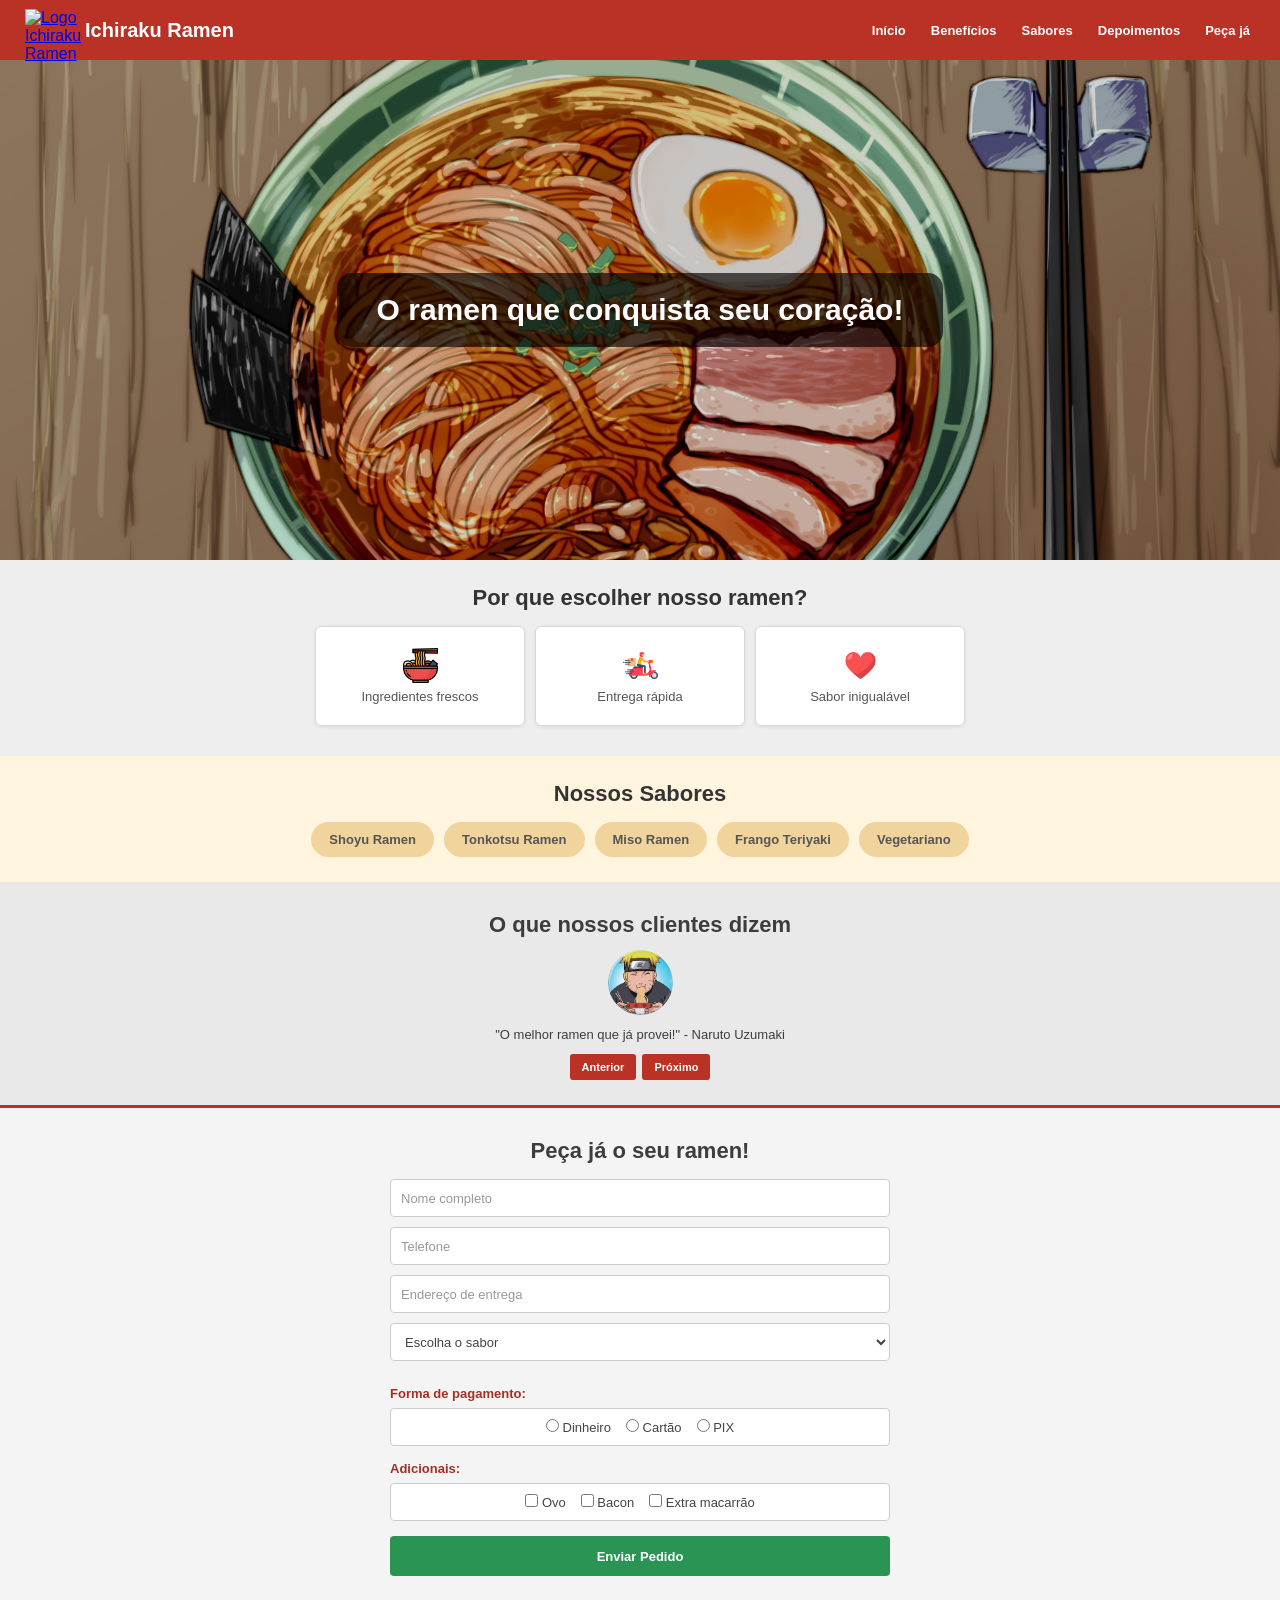
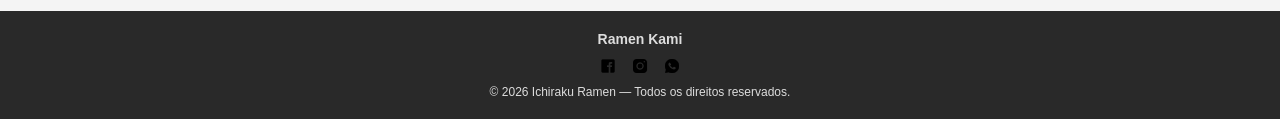
==== index.html @ 6a5758d8 "projeto Site Ramen" ====
<!DOCTYPE html>
<html lang="pt-br">

<head>
    <meta charset="UTF-8">
    <meta name="viewport" content="width=device-width, initial-scale=1.0">

    <link rel="stylesheet" href="style.css">

    <script src="script.js" defer></script>

    <title>Ichiraku Ramen</title>
</head>

<body>

    <header>

        <a href="#inicio" class="logo">
            <img src="assets/img/Logo.png" alt="Logo Ichiraku Ramen">
        </a>

        <div class="nome-site">
            Ichiraku Ramen
        </div>

        <nav>
            <ul>
                <li><a href="#inicio">Início</a></li>
                <li><a href="#beneficios">Benefícios</a></li>
                <li><a href="#sabores">Sabores</a></li>
                <li><a href="#depoimentos">Depoimentos</a></li>
                <li><a href="#formulario">Peça já</a></li>
            </ul>
        </nav>

    </header>

    <section id="inicio">

        <div class="banner-texto">
            O ramen que conquista seu coração!
        </div>

    </section>

    <section id="beneficios">

        <h2>Por que escolher nosso ramen?</h2>

        <div class="beneficios-container">

            <div class="beneficio">
                <img src="assets/icons/ramen.png" alt="Ingredientes frescos">
                <h3>Ingredientes frescos</h3>
            </div>

            <div class="beneficio">
                <img src="assets/icons/fast-shipping.png" alt="Entrega rápida">
                <h3>Entrega rápida</h3>
            </div>

            <div class="beneficio">
                <img src="assets/icons/heart.png" alt="Sabor inigualável">
                <h3>Sabor inigualável</h3>
            </div>

        </div>

    </section>

    <section id="sabores">

        <h2>Nossos Sabores</h2>

        <div class="sabores-container">

            <button class="sabor">Shoyu Ramen</button>
            <button class="sabor">Tonkotsu Ramen</button>
            <button class="sabor">Miso Ramen</button>
            <button class="sabor">Frango Teriyaki</button>
            <button class="sabor">Vegetariano</button>

        </div>

    </section>

    <section id="depoimentos">

        <h2>O que nossos clientes dizem</h2>

        <div class="depoimento">

        <img id="imagem-depoimento" src="assets/icons/Depoimento1.png" alt="Cliente">

        <p id="texto-depoimento">
        "O melhor ramen que já provei!" - Naruto Uzumaki
        </p>

        <div class="botoes-depoimento">
        <button class="btn" id="anterior">Anterior</button>
        <button class="btn" id="proximo">Próximo</button>
    </div>

</div>

        </div>

    </section>

    <section id="formulario">

        <h2>Peça já o seu ramen!</h2>

        <form action="obrigado.html" method="get">

            <input
                type="text"
                name="nome"
                placeholder="Nome completo"
                required
            >

            <input
                type="tel"
                name="telefone"
                placeholder="Telefone"
                required
            >

            <input
                type="text"
                name="endereco"
                placeholder="Endereço de entrega"
                required
            >

            <select name="sabor" required>
                <option value="">Escolha o sabor</option>
                <option>Shoyu Ramen</option>
                <option>Miso Ramen</option>
                <option>Tonkotsu Ramen</option>
                <option>Frango Teriyaki</option>
                <option>Vegetariano</option>
            </select>

            <fieldset>

                <legend>Forma de pagamento:</legend>

                <div class="opcoes">

                    <label>
                        <input
                            type="radio"
                            name="pagamento"
                            value="Dinheiro"
                            required
                        >
                        Dinheiro
                    </label>

                    <label>
                        <input
                            type="radio"
                            name="pagamento"
                            value="Cartão"
                        >
                        Cartão
                    </label>

                    <label>
                        <input
                            type="radio"
                            name="pagamento"
                            value="PIX"
                        >
                        PIX
                    </label>

                </div>

            </fieldset>

            <fieldset>

                <legend>Adicionais:</legend>

                <div class="opcoes">

                    <label>
                        <input
                            type="checkbox"
                            name="adicionais"
                            value="Ovo"
                        >
                        Ovo
                    </label>

                    <label>
                        <input
                            type="checkbox"
                            name="adicionais"
                            value="Bacon"
                        >
                        Bacon
                    </label>

                    <label>
                        <input
                            type="checkbox"
                            name="adicionais"
                            value="Extra macarrão"
                        >
                        Extra macarrão
                    </label>

                </div>

            </fieldset>

            <button type="submit" class="enviar">
                Enviar Pedido
            </button>

        </form>

    </section>

    <footer>

        <p><strong>Ramen Kami</strong></p>

        <div class="redes">

            <img src="assets/icons/facebook.png" alt="Facebook">

            <img src="assets/icons/instagram.png" alt="Instagram">

            <img src="assets/icons/whatsapp.png" alt="WhatsApp">

        </div>

        <p>
            © 2026 Ichiraku Ramen — Todos os direitos reservados.
        </p>

    </footer>

</body>
</html>
---- style.css ----
* {
    margin: 0;
    padding: 0;
    box-sizing: border-box;
}

html {
    scroll-behavior: smooth;
}

body {
    font-family: Arial, Helvetica, sans-serif;
    background-color: #f4f4f4;
    color: #3d3d3d;
    padding-top: 60px;
}

header {
    height: 60px;
    width: 100%;
    background-color: #b93225;
    color: white;
    display: flex;
    align-items: center;
    position: fixed;
    top: 0;
    left: 0;
    z-index: 1000;
    padding: 0 30px;
}

.logo {
    width: 42px;
    height: 42px;
    display: block;
    position: absolute;
    left: 25px;
    top: 9px;
}

.logo img {
    width: 100%;
    height: 100%;
    object-fit: contain;
}

.nome-site {
    margin-left: 55px;
    font-size: 20px;
    font-weight: bold;
    color: white;
}

nav {
    position: absolute;
    right: 30px;
    top: 0;
    height: 60px;
    display: flex;
    align-items: center;
}

nav ul {
    list-style: none;
    display: flex;
    align-items: center;
    gap: 25px;
}

nav ul li a {
    text-decoration: none;
    color: white;
    font-size: 13px;
    font-weight: bold;
    transition: 0.3s;
}

nav ul li a:hover {
    color: #ffd7a8;
}

#inicio {
    width: 100%;
    height: 500px;
    position: relative;
    background-image:
        linear-gradient(
            rgba(0, 0, 0, 0.18),
            rgba(0, 0, 0, 0.18)
        ),
        url("assets/img/img4.jpg");
    background-size: cover;
    background-position: center;
    display: flex;
    align-items: center;
    justify-content: center;
}

.banner-texto {
    background-color: rgba(0, 0, 0, 0.65);
    color: white;
    padding: 20px 40px;
    font-size: 30px;
    font-weight: bold;
    text-align: center;
    max-width: 80%;
    border-radius: 15px;
}

#beneficios {
    background-color: #eeeeee;
    text-align: center;
    padding: 25px 20px 30px;
}

#beneficios h2 {
    font-size: 22px;
    margin-bottom: 15px;
    color: #333;
}

.beneficios-container {
    display: flex;
    justify-content: center;
    align-items: center;
    flex-wrap: wrap;
    gap: 10px;
}

.beneficio {
    width: 210px;
    height: 100px;
    background-color: #ffffff;
    border: 1px solid #d8d8d8;
    border-radius: 6px;
    display: flex;
    flex-direction: column;
    justify-content: center;
    align-items: center;
    box-shadow: 0 1px 4px rgba(0, 0, 0, 0.08);
    transition: 0.3s;
}

.beneficio:hover {
    transform: translateY(-3px);
    box-shadow: 0 4px 8px rgba(0, 0, 0, 0.12);
}

.beneficio img {
    width: 35px;
    height: 35px;
    object-fit: contain;
    margin-bottom: 6px;
}

.beneficio h3 {
    font-size: 13px;
    font-weight: normal;
    color: #555;
}

#sabores {
    background-color: #fff4dd;
    text-align: center;
    padding: 25px 20px;
}

#sabores h2 {
    font-size: 22px;
    margin-bottom: 15px;
    color: #333;
}

.sabores-container {
    display: flex;
    justify-content: center;
    align-items: center;
    flex-wrap: wrap;
    gap: 10px;
}

.sabor {
    border: none;
    border-radius: 25px;
    background-color: #f1d49b;
    color: #555;
    padding: 10px 18px;
    font-size: 13px;
    font-weight: bold;
    cursor: pointer;
    transition: 0.3s;
}

.sabor:hover {
    background-color: #b93225;
    color: white;
    transform: scale(1.05);
}

#depoimentos {
    background-color: #e9e9e9;
    text-align: center;
    padding: 30px 20px 25px;
}

#depoimentos h2 {
    font-size: 22px;
    margin-bottom: 12px;
}

.depoimento {
    display: flex;
    flex-direction: column;
    align-items: center;
    justify-content: center;
}

.depoimento img {
    width: 65px;
    height: 65px;
    border-radius: 50%;
    object-fit: cover;
    margin-bottom: 12px;
}

.depoimento p {
    font-size: 13px;
    margin-bottom: 12px;
}

.botoes-depoimento {
    display: flex;
    justify-content: center;
    gap: 6px;
}

.btn {
    background-color: #b93225;
    color: white;
    border: none;
    border-radius: 3px;
    padding: 7px 12px;
    font-size: 11px;
    font-weight: bold;
    cursor: pointer;
    transition: 0.3s;
}

.btn:hover {
    background-color: #8f241b;
}

#formulario {
    border-top: 3px solid #b93225;
    background-color: #f4f4f4;
    padding: 30px 20px 35px;
}

#formulario h2 {
    text-align: center;
    font-size: 22px;
    margin-bottom: 15px;
}

form {
    width: 100%;
    max-width: 500px;
    margin: 0 auto;
}

form input[type="text"],
form input[type="tel"],
form select {
    width: 100%;
    height: 38px;
    padding: 10px;
    margin-bottom: 10px;
    background-color: white;
    border: 1px solid #cccccc;
    border-radius: 4px;
    font-size: 13px;
    color: #444;
}

form input::placeholder {
    color: #999;
}

form input:focus,
form select:focus {
    outline: none;
    border-color: #b93225;
    box-shadow: 0 0 4px rgba(185, 50, 37, 0.25);
}

fieldset {
    border: none;
    margin-top: 15px;
    margin-bottom: 15px;
}

legend {
    color: #a42f24;
    font-size: 13px;
    font-weight: bold;
    margin-bottom: 7px;
}

.opcoes {
    min-height: 38px;
    background-color: white;
    border: 1px solid #cccccc;
    border-radius: 4px;
    display: flex;
    justify-content: center;
    align-items: center;
    flex-wrap: wrap;
    gap: 15px;
    padding: 8px;
}

.opcoes label {
    font-size: 13px;
    cursor: pointer;
    color: #444;
}

.opcoes input {
    cursor: pointer;
}

.enviar {
    width: 100%;
    height: 40px;
    border: none;
    border-radius: 4px;
    background-color: #299454;
    color: white;
    font-size: 13px;
    font-weight: bold;
    cursor: pointer;
    transition: 0.3s;
}

.enviar:hover {
    background-color: #207641;
    transform: scale(1.01);
}

footer {
    width: 100%;
    background-color: #292929;
    color: #dddddd;
    text-align: center;
    padding: 20px 10px;
}

footer p:first-child {
    font-size: 14px;
    margin-bottom: 10px;
}

.redes {
    display: flex;
    justify-content: center;
    align-items: center;
    gap: 14px;
    margin-bottom: 10px;
}

.redes img {
    width: 18px;
    height: 18px;
    object-fit: contain;
    cursor: pointer;
    transition: 0.3s;
}

.redes img:hover {
    transform: scale(1.2);
}

footer p:last-child {
    font-size: 12px;
}

.agradecimento {
    min-height: 100vh;
    display: flex;
    justify-content: center;
    align-items: center;
    background-color: #f4f4f4;
    padding: 20px;
}

.caixa-agradecimento {
    width: 100%;
    max-width: 450px;
    background-color: white;
    text-align: center;
    padding: 40px 30px;
    border-radius: 8px;
    box-shadow: 0 2px 10px rgba(0, 0, 0, 0.1);
}

.caixa-agradecimento img {
    width: 90px;
    height: 90px;
    object-fit: contain;
    margin-bottom: 15px;
}

.caixa-agradecimento h1 {
    color: #b93225;
    font-size: 28px;
    margin-bottom: 15px;
}

.caixa-agradecimento p {
    color: #555;
    font-size: 15px;
    margin-bottom: 8px;
}

.voltar {
    display: inline-block;
    margin-top: 20px;
    padding: 10px 20px;
    background-color: #b93225;
    color: white;
    text-decoration: none;
    border-radius: 4px;
    font-size: 13px;
    font-weight: bold;
    transition: 0.3s;
}

.voltar:hover {
    background-color: #8f241b;
}

@media (max-width: 700px) {

    header {
        height: 60px;
        padding: 0;
    }

    .logo {
        left: 15px;
        top: 9px;
        width: 40px;
        height: 40px;
    }

    .nome-site {
        margin-left: 65px;
        font-size: 17px;
    }

    nav {
        position: absolute;
        top: 60px;
        left: 0;
        right: 0;
        width: 100%;
        height: auto;
        margin: 0;
        padding: 10px 5px;
        background-color: #b93225;
        display: flex;
        justify-content: center;
        align-items: center;
        z-index: 1001;
    }

    nav ul {
        width: 100%;
        display: flex;
        justify-content: center;
        align-items: center;
        flex-wrap: wrap;
        gap: 10px;
        margin: 0;
        padding: 0;
    }

    nav ul li {
        text-align: center;
    }

    nav ul li a {
        color: white;
        font-size: 10px;
        white-space: nowrap;
    }

    #inicio {
        height: 350px;
    }

    .banner-texto {
        font-size: 21px;
        padding: 15px 20px;
        max-width: 90%;
        border-radius: 15px;
    }

    #beneficios {
        padding: 20px 10px;
    }

    #beneficios h2 {
        font-size: 18px;
    }

    .beneficios-container {
        display: flex;
        justify-content: center;
        align-items: center;
        flex-wrap: nowrap;
        gap: 5px;
    }

    .beneficio {
        width: 31%;
        height: 85px;
    }

    .beneficio img {
        width: 30px;
        height: 30px;
    }

    .beneficio h3 {
        font-size: 11px;
    }

    #sabores h2 {
        font-size: 18px;
    }

    .sabor {
        padding: 8px 12px;
        font-size: 11px;
    }

    #depoimentos h2 {
        font-size: 18px;
    }

    .depoimento img {
        width: 55px;
        height: 55px;
    }

    .depoimento p {
        font-size: 11px;
    }

    #formulario h2 {
        font-size: 18px;
    }

    form {
        max-width: 100%;
    }

    form input[type="text"],
    form input[type="tel"],
    form select {
        height: 38px;
        font-size: 12px;
    }

    legend {
        font-size: 12px;
    }

    .opcoes {
        gap: 8px;
    }

    .opcoes label {
        font-size: 11px;
    }

    .enviar {
        height: 40px;
        font-size: 12px;
    }

    footer {
        padding: 15px 10px;
    }

    footer p:first-child {
        font-size: 12px;
    }

    footer p:last-child {
        font-size: 10px;
    }

    .redes img {
        width: 16px;
        height: 16px;
    }
}
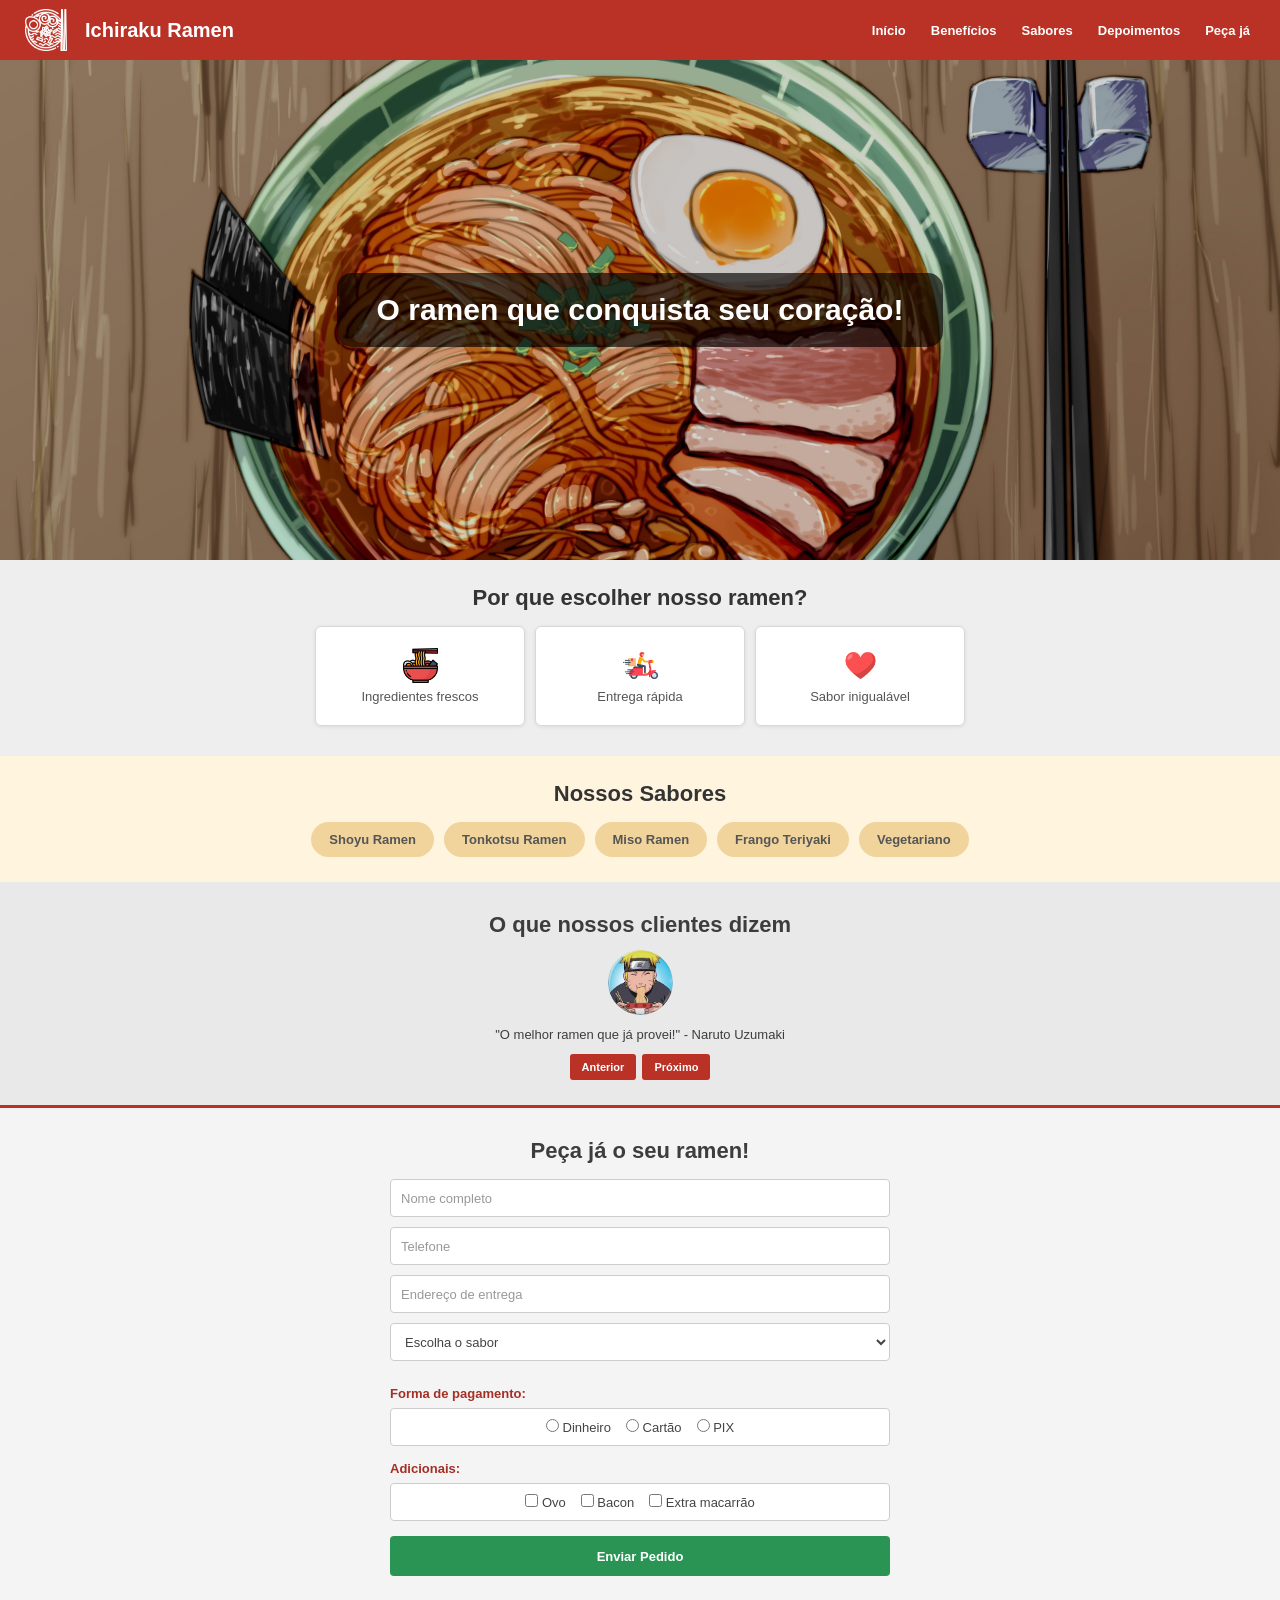
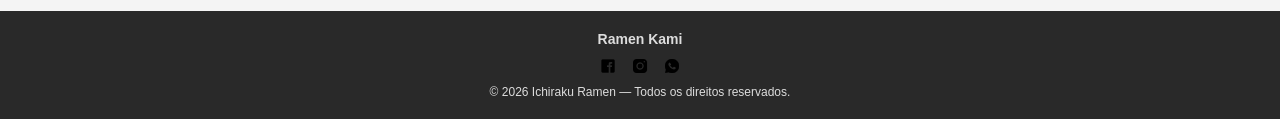
==== commit 437522cf: "ALTERAÇÃO LOGO" ====
--- a/index.html
+++ b/index.html
@@ -17,7 +17,7 @@
     <header>
 
         <a href="#inicio" class="logo">
-            <img src="assets/img/Logo.png" alt="Logo Ichiraku Ramen">
+            <img src="assets/img/logo.png" alt="Logo Ichiraku Ramen">
         </a>
 
         <div class="nome-site">
